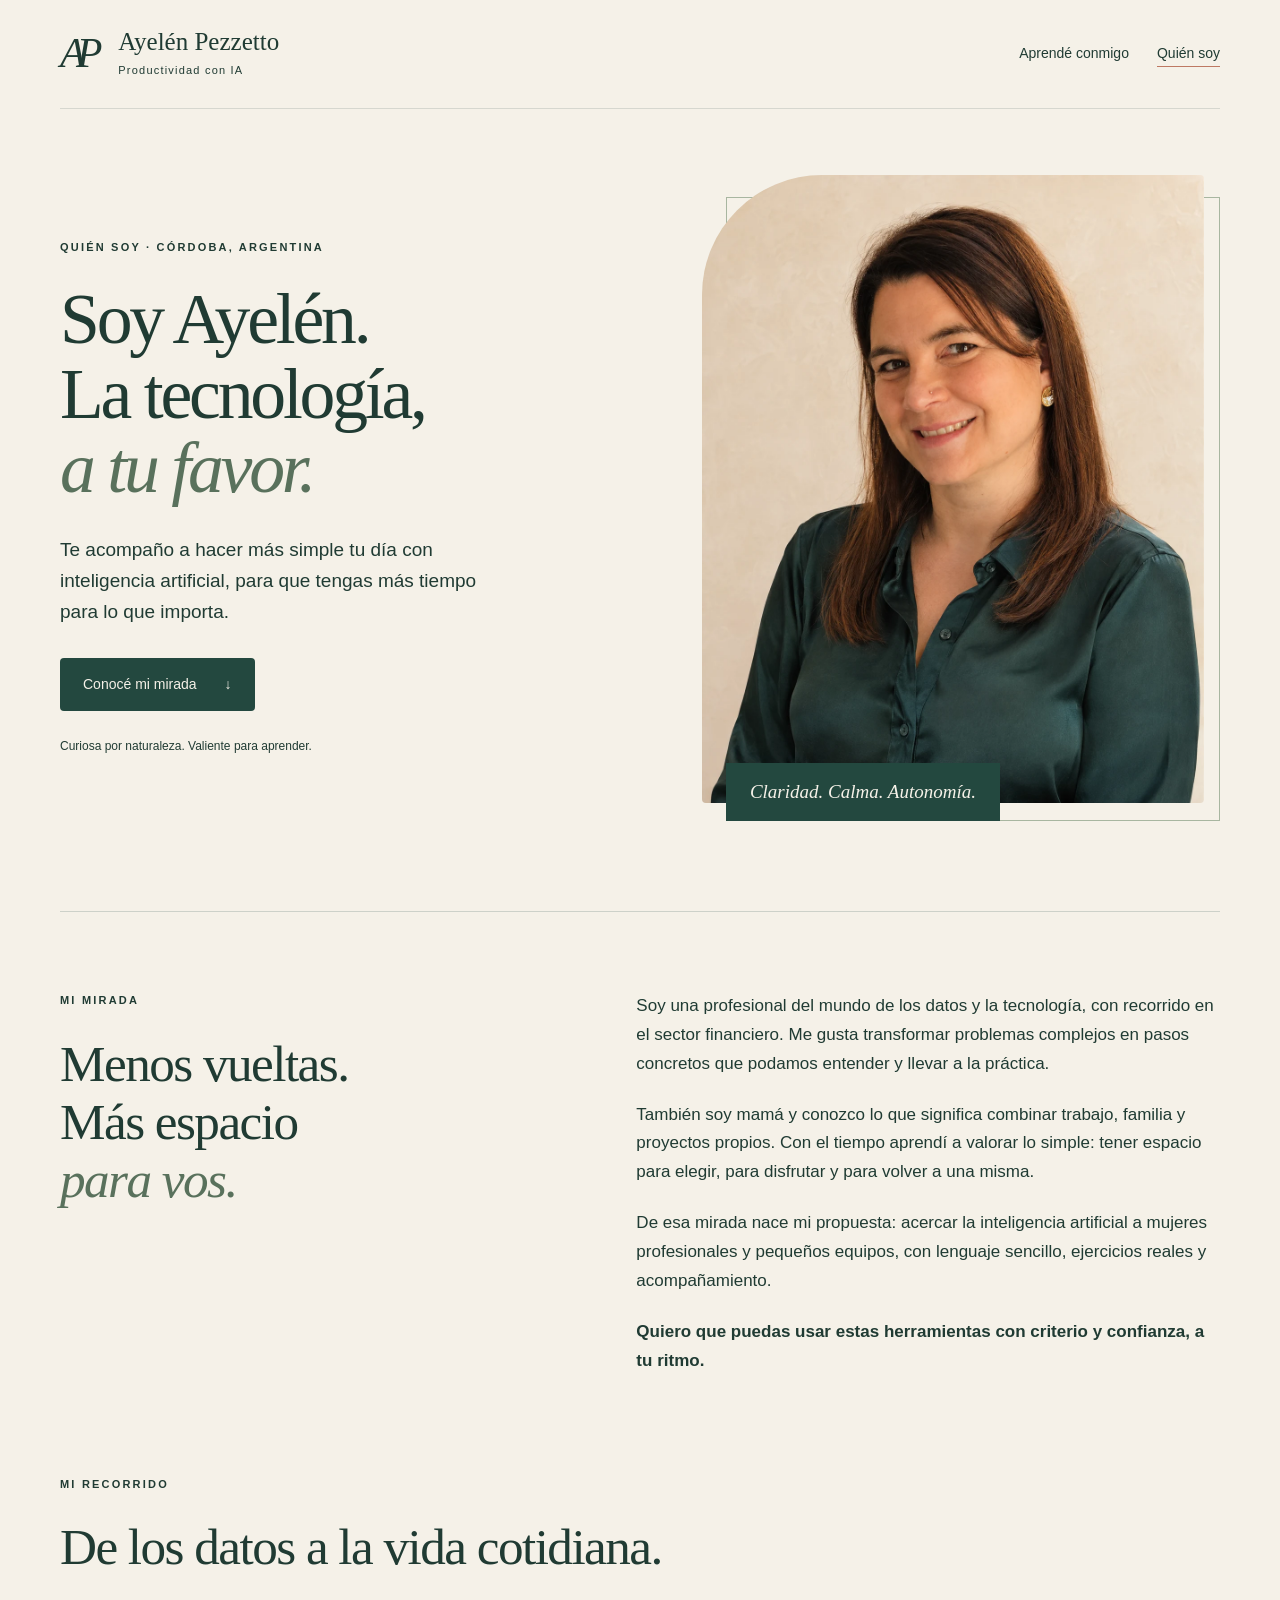
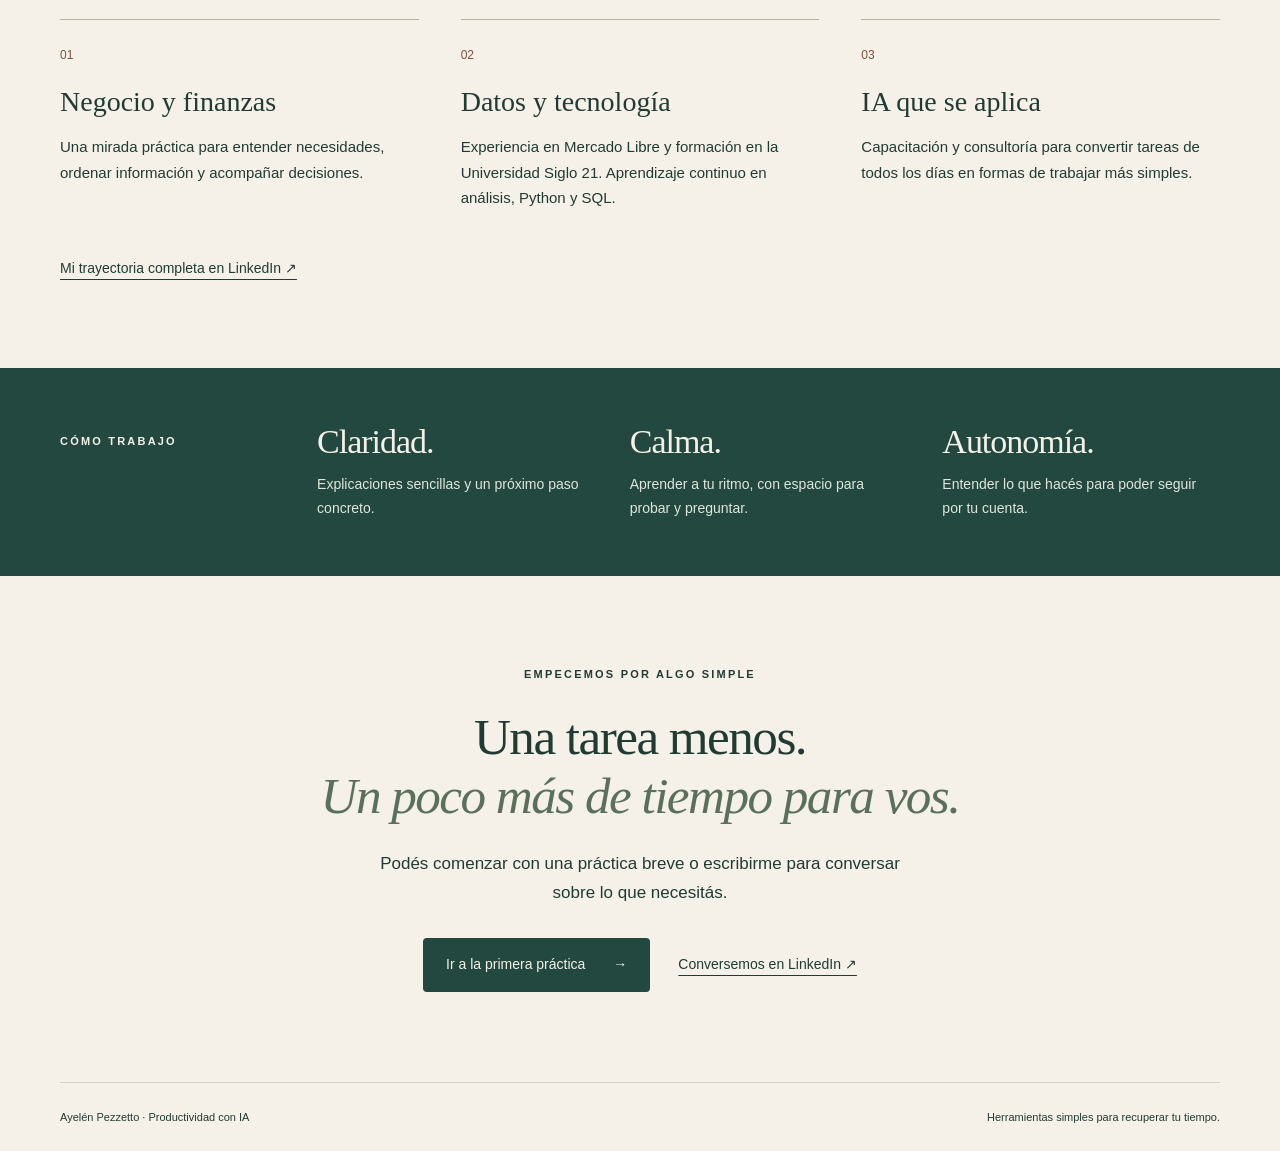
==== docs/quien-soy.html @ e35fb100 "Agregar página Quién soy con identidad visual y retrato profesional" ====
<!doctype html>
<html lang="es">
<head>
  <meta charset="utf-8">
  <meta name="viewport" content="width=device-width, initial-scale=1">
  <title>Quién soy · Ayelén Pezzetto</title>
  <meta name="description" content="Soy Ayelén Pezzetto. Acompaño a profesionales a incorporar IA con claridad, calma y autonomía para recuperar tiempo para lo que importa.">
  <meta name="theme-color" content="#23483F">
  <link rel="stylesheet" href="assets/marca.css">
</head>
<body>
<a class="skip" href="#contenido">Saltar al contenido</a>
<header class="header wrap">
  <a class="brand" href="index.html"><span class="monogram" aria-hidden="true">AP</span><span>Ayelén Pezzetto<small>Productividad con IA</small></span></a>
  <nav aria-label="Navegación principal"><a href="index.html">Aprendé conmigo</a><a href="quien-soy.html" aria-current="page">Quién soy</a></nav>
</header>
<main id="contenido">
  <section class="hero wrap" aria-labelledby="titulo">
    <div class="intro"><p class="eyebrow">QUIÉN SOY · CÓRDOBA, ARGENTINA</p>
      <h1 id="titulo">Soy Ayelén.<br>La tecnología,<br><em>a tu favor.</em></h1>
      <p class="lead">Te acompaño a hacer más simple tu día con inteligencia artificial, para que tengas más tiempo para lo que importa.</p>
      <a class="button" href="#mi-mirada">Conocé mi mirada <span aria-hidden="true">↓</span></a>
      <p class="signature">Curiosa por naturaleza. Valiente para aprender.</p>
    </div>
    <figure class="portrait"><img src="assets/ayelen-pezzetto.webp" width="1122" height="1402" alt="Ayelén Pezzetto, con camisa verde y una sonrisa, sobre un fondo marfil" fetchpriority="high"><figcaption>Claridad. Calma. Autonomía.</figcaption></figure>
  </section>
  <section class="story wrap" id="mi-mirada" aria-labelledby="mirada">
    <div><p class="eyebrow">MI MIRADA</p><h2 id="mirada">Menos vueltas.<br>Más espacio<br><em>para vos.</em></h2></div>
    <div class="prose"><p>Soy una profesional del mundo de los datos y la tecnología, con recorrido en el sector financiero. Me gusta transformar problemas complejos en pasos concretos que podamos entender y llevar a la práctica.</p>
      <p>También soy mamá y conozco lo que significa combinar trabajo, familia y proyectos propios. Con el tiempo aprendí a valorar lo simple: tener espacio para elegir, para disfrutar y para volver a una misma.</p>
      <p>De esa mirada nace mi propuesta: acercar la inteligencia artificial a mujeres profesionales y pequeños equipos, con lenguaje sencillo, ejercicios reales y acompañamiento.</p>
      <p><strong>Quiero que puedas usar estas herramientas con criterio y confianza, a tu ritmo.</strong></p>
    </div>
  </section>
  <section class="journey wrap" aria-labelledby="recorrido"><p class="eyebrow">MI RECORRIDO</p><h2 id="recorrido">De los datos a la vida cotidiana.</h2>
    <div class="columns"><article><span class="number">01</span><h3>Negocio y finanzas</h3><p>Una mirada práctica para entender necesidades, ordenar información y acompañar decisiones.</p></article><article><span class="number">02</span><h3>Datos y tecnología</h3><p>Experiencia en Mercado Libre y formación en la Universidad Siglo 21. Aprendizaje continuo en análisis, Python y SQL.</p></article><article><span class="number">03</span><h3>IA que se aplica</h3><p>Capacitación y consultoría para convertir tareas de todos los días en formas de trabajar más simples.</p></article></div>
    <a class="text-link" href="https://www.linkedin.com/in/aye-pezzetto/" target="_blank" rel="noopener noreferrer">Mi trayectoria completa en LinkedIn <span aria-hidden="true">↗</span></a>
  </section>
  <section class="values" aria-label="Mi forma de acompañarte"><div class="wrap values-inner"><p class="eyebrow">CÓMO TRABAJO</p><div><h2>Claridad.</h2><p>Explicaciones sencillas y un próximo paso concreto.</p></div><div><h2>Calma.</h2><p>Aprender a tu ritmo, con espacio para probar y preguntar.</p></div><div><h2>Autonomía.</h2><p>Entender lo que hacés para poder seguir por tu cuenta.</p></div></div></section>
  <section class="closing wrap"><p class="eyebrow">EMPECEMOS POR ALGO SIMPLE</p><h2>Una tarea menos.<br><em>Un poco más de tiempo para vos.</em></h2><p>Podés comenzar con una práctica breve o escribirme para conversar sobre lo que necesitás.</p><div class="actions"><a class="button" href="index.html">Ir a la primera práctica <span aria-hidden="true">→</span></a><a class="text-link" href="https://www.linkedin.com/in/aye-pezzetto/" target="_blank" rel="noopener noreferrer">Conversemos en LinkedIn ↗</a></div></section>
</main>
<footer class="wrap footer"><span>Ayelén Pezzetto · Productividad con IA</span><span>Herramientas simples para recuperar tu tiempo.</span></footer>
</body>
</html>
---- docs/assets/marca.css ----
:root{--bosque:#23483f;--marfil:#f5f1e8;--salvia:#a8b6a0;--arcilla:#be7963;--ink:#203b33}*{box-sizing:border-box}html{scroll-behavior:smooth;scroll-padding-top:25px}body{margin:0;background:var(--marfil);color:var(--ink);font:17px/1.7 Arial,Helvetica,sans-serif}.wrap{width:min(1160px,calc(100% - 64px));margin-inline:auto}a{color:inherit;text-underline-offset:6px}a:focus-visible{outline:3px solid var(--arcilla);outline-offset:6px}.skip{position:absolute;top:-90px;left:20px;background:var(--bosque);color:white;padding:12px;z-index:5}.skip:focus{top:10px}.header{display:flex;align-items:center;justify-content:space-between;gap:24px;padding-block:28px;border-bottom:1px solid #23483f26}.brand{display:flex;align-items:center;gap:15px;text-decoration:none;font:25px/1.1 Georgia,serif}.brand small{display:block;font:11px/1.8 Arial,sans-serif;letter-spacing:.11em;margin-top:5px}.monogram{font:italic 42px/.9 Georgia,serif;letter-spacing:-9px;padding-right:10px}nav{display:flex;gap:28px;font-size:14px}nav a{text-decoration:none}nav a[aria-current]{border-bottom:1px solid var(--arcilla)}.hero{display:grid;grid-template-columns:1.1fr 1fr;align-items:center;gap:72px;padding-block:66px 90px}.eyebrow{font-size:11px;font-weight:700;letter-spacing:.2em;line-height:1.6;margin:0 0 25px}h1,h2,h3{font-family:Georgia,'Times New Roman',serif;font-weight:400}h1{font-size:clamp(48px,5.6vw,77px);line-height:1.04;letter-spacing:-.045em;margin:0 0 28px}em{font-weight:400}h1 em,h2 em{color:#59715c}.lead{font-size:19px;line-height:1.65;max-width:445px;margin-bottom:30px}.button{display:inline-flex;align-items:center;justify-content:space-between;gap:28px;background:var(--bosque);color:var(--marfil);padding:15px 23px;text-decoration:none;border-radius:4px;font-size:14px}.button:hover{background:#16382f}.signature{font-size:12px;margin:25px 0 0}.portrait{margin:0;position:relative;padding:0 16px 18px 0}.portrait:after{content:'';position:absolute;inset:22px 0 0 24px;border:1px solid var(--salvia);z-index:-1}.portrait img{display:block;width:100%;height:auto;aspect-ratio:4/5;object-fit:cover;border-radius:120px 4px 4px 4px}.portrait figcaption{position:absolute;bottom:0;left:24px;background:var(--bosque);color:var(--marfil);font:italic 19px Georgia,serif;padding:18px 24px}.story{border-top:1px solid #23483f30;padding-block:80px;display:grid;grid-template-columns:1fr 1.2fr;gap:90px}h2{font-size:clamp(36px,4vw,52px);line-height:1.14;letter-spacing:-.03em;margin:0 0 25px}.prose p{margin:0 0 22px}.prose p:last-child{margin:0}.journey{padding-block:20px 85px}.columns{display:grid;grid-template-columns:repeat(3,1fr);gap:42px;margin:42px 0 28px}.columns article{border-top:1px solid var(--salvia);padding-top:20px}.number{font-size:12px;color:#79503f}h3{font-size:28px;line-height:1.2;margin:16px 0}.columns p{font-size:15px}.text-link{font-size:14px}.values{background:var(--bosque);color:var(--marfil)}.values-inner{padding-block:55px;display:grid;grid-template-columns:.8fr 1fr 1fr 1fr;gap:35px}.values .eyebrow{padding-top:10px}.values h2{font-size:34px;margin-bottom:12px}.values p:not(.eyebrow){font-size:14px;color:#e0e6dc;margin:0}.closing{text-align:center;padding-block:90px}.closing p:not(.eyebrow){max-width:560px;margin:0 auto 30px}.actions{display:flex;align-items:center;justify-content:center;gap:28px}.footer{border-top:1px solid #23483f30;padding-block:25px;display:flex;justify-content:space-between;gap:20px;font-size:11px}@media(max-width:800px){.wrap{width:calc(100% - 40px)}.header{align-items:flex-start}.brand{font-size:20px}nav{gap:12px;font-size:12px;flex-wrap:wrap;justify-content:flex-end}.hero{gap:32px;padding-block:45px}.hero h1{font-size:49px}.story{gap:35px}.values-inner{grid-template-columns:1fr 1fr}.values .eyebrow{grid-column:1/-1}.columns{gap:20px}}@media(max-width:580px){.header{flex-direction:column;gap:22px}.hero,.story{grid-template-columns:1fr}.hero{padding-bottom:55px;gap:38px}.hero h1{font-size:58px}.portrait{max-width:420px}.story{padding-block:50px;gap:15px}.columns{grid-template-columns:1fr;gap:20px}.journey{padding-block:15px 55px}.values-inner{grid-template-columns:1fr;gap:25px}.values .eyebrow{margin-bottom:0}.closing{padding-block:55px}.actions,.footer{flex-direction:column}.actions{gap:22px}}@media(prefers-reduced-motion:reduce){html{scroll-behavior:auto}}
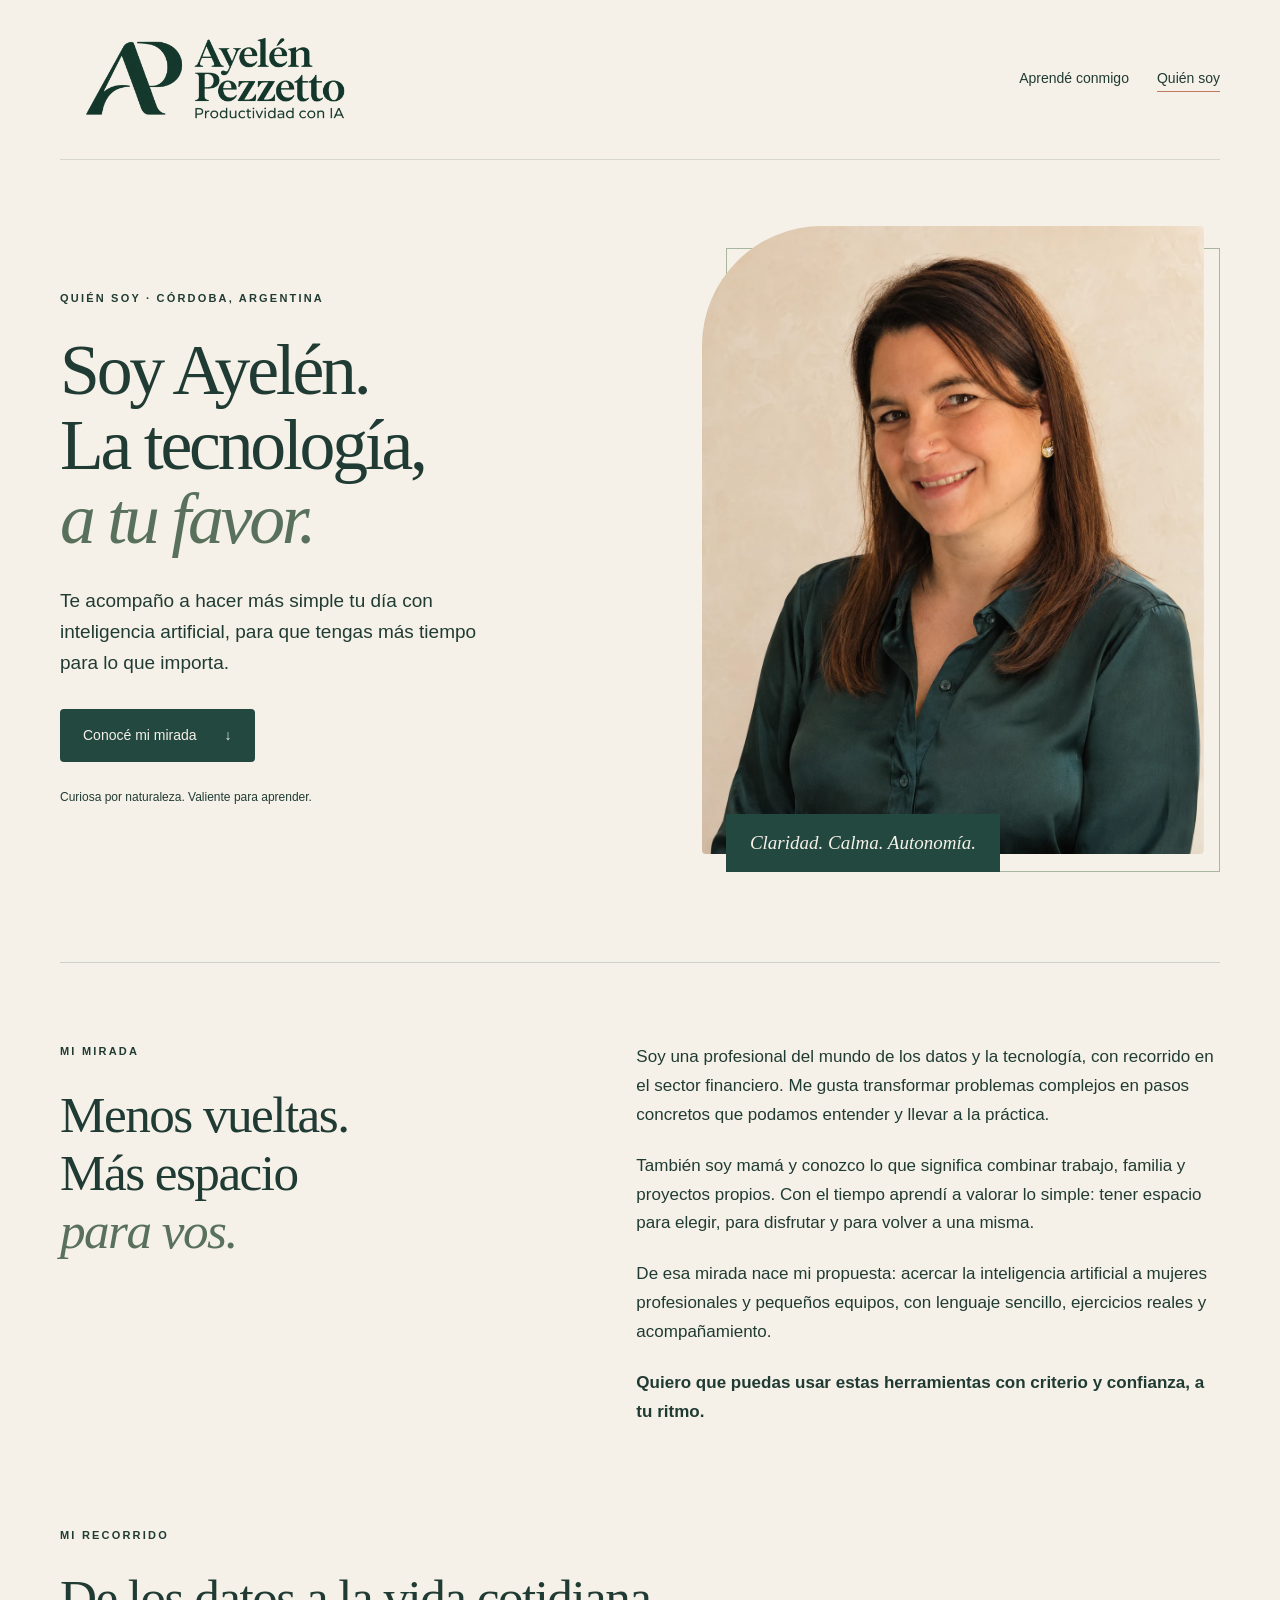
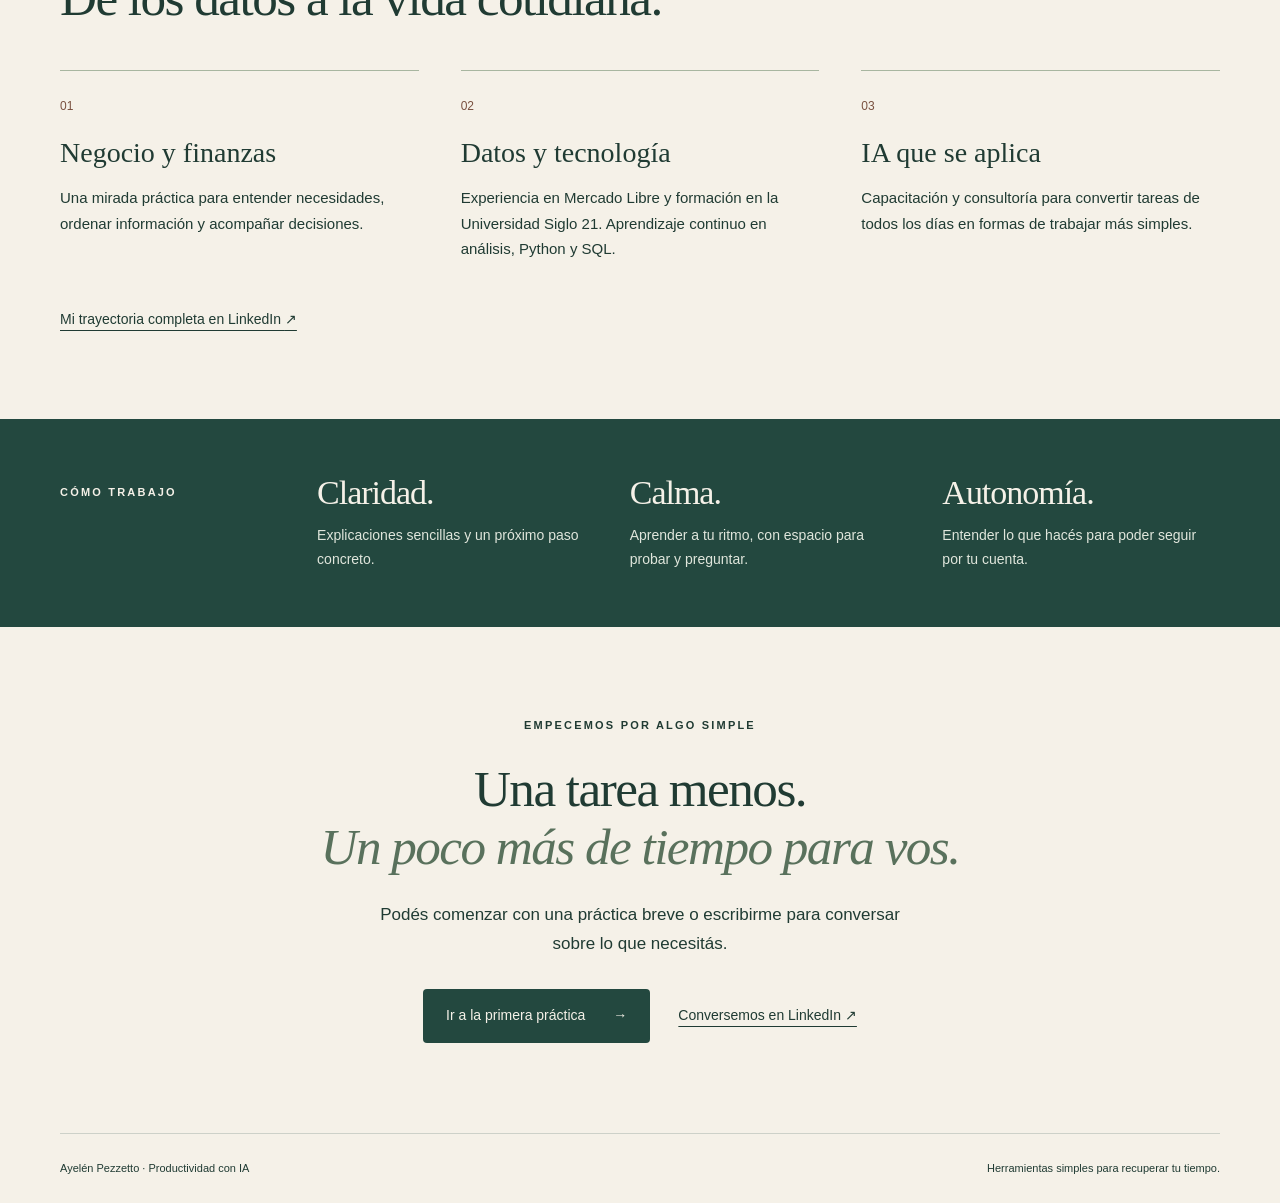
==== commit c9749809: "Incorporar isologotipo de marca en Quién soy" ====
--- a/docs/quien-soy.html
+++ b/docs/quien-soy.html
@@ -11,7 +11,7 @@
 <body>
 <a class="skip" href="#contenido">Saltar al contenido</a>
 <header class="header wrap">
-  <a class="brand" href="index.html"><span class="monogram" aria-hidden="true">AP</span><span>Ayelén Pezzetto<small>Productividad con IA</small></span></a>
+  <a class="brand" href="index.html"><img class="brand-logo" src="assets/isologotipo.webp" width="2172" height="724" alt="Ayelén Pezzetto · Productividad con IA"></a>
   <nav aria-label="Navegación principal"><a href="index.html">Aprendé conmigo</a><a href="quien-soy.html" aria-current="page">Quién soy</a></nav>
 </header>
 <main id="contenido">
--- a/docs/assets/marca.css
+++ b/docs/assets/marca.css
@@ -1 +1,3 @@
 :root{--bosque:#23483f;--marfil:#f5f1e8;--salvia:#a8b6a0;--arcilla:#be7963;--ink:#203b33}*{box-sizing:border-box}html{scroll-behavior:smooth;scroll-padding-top:25px}body{margin:0;background:var(--marfil);color:var(--ink);font:17px/1.7 Arial,Helvetica,sans-serif}.wrap{width:min(1160px,calc(100% - 64px));margin-inline:auto}a{color:inherit;text-underline-offset:6px}a:focus-visible{outline:3px solid var(--arcilla);outline-offset:6px}.skip{position:absolute;top:-90px;left:20px;background:var(--bosque);color:white;padding:12px;z-index:5}.skip:focus{top:10px}.header{display:flex;align-items:center;justify-content:space-between;gap:24px;padding-block:28px;border-bottom:1px solid #23483f26}.brand{display:flex;align-items:center;gap:15px;text-decoration:none;font:25px/1.1 Georgia,serif}.brand small{display:block;font:11px/1.8 Arial,sans-serif;letter-spacing:.11em;margin-top:5px}.monogram{font:italic 42px/.9 Georgia,serif;letter-spacing:-9px;padding-right:10px}nav{display:flex;gap:28px;font-size:14px}nav a{text-decoration:none}nav a[aria-current]{border-bottom:1px solid var(--arcilla)}.hero{display:grid;grid-template-columns:1.1fr 1fr;align-items:center;gap:72px;padding-block:66px 90px}.eyebrow{font-size:11px;font-weight:700;letter-spacing:.2em;line-height:1.6;margin:0 0 25px}h1,h2,h3{font-family:Georgia,'Times New Roman',serif;font-weight:400}h1{font-size:clamp(48px,5.6vw,77px);line-height:1.04;letter-spacing:-.045em;margin:0 0 28px}em{font-weight:400}h1 em,h2 em{color:#59715c}.lead{font-size:19px;line-height:1.65;max-width:445px;margin-bottom:30px}.button{display:inline-flex;align-items:center;justify-content:space-between;gap:28px;background:var(--bosque);color:var(--marfil);padding:15px 23px;text-decoration:none;border-radius:4px;font-size:14px}.button:hover{background:#16382f}.signature{font-size:12px;margin:25px 0 0}.portrait{margin:0;position:relative;padding:0 16px 18px 0}.portrait:after{content:'';position:absolute;inset:22px 0 0 24px;border:1px solid var(--salvia);z-index:-1}.portrait img{display:block;width:100%;height:auto;aspect-ratio:4/5;object-fit:cover;border-radius:120px 4px 4px 4px}.portrait figcaption{position:absolute;bottom:0;left:24px;background:var(--bosque);color:var(--marfil);font:italic 19px Georgia,serif;padding:18px 24px}.story{border-top:1px solid #23483f30;padding-block:80px;display:grid;grid-template-columns:1fr 1.2fr;gap:90px}h2{font-size:clamp(36px,4vw,52px);line-height:1.14;letter-spacing:-.03em;margin:0 0 25px}.prose p{margin:0 0 22px}.prose p:last-child{margin:0}.journey{padding-block:20px 85px}.columns{display:grid;grid-template-columns:repeat(3,1fr);gap:42px;margin:42px 0 28px}.columns article{border-top:1px solid var(--salvia);padding-top:20px}.number{font-size:12px;color:#79503f}h3{font-size:28px;line-height:1.2;margin:16px 0}.columns p{font-size:15px}.text-link{font-size:14px}.values{background:var(--bosque);color:var(--marfil)}.values-inner{padding-block:55px;display:grid;grid-template-columns:.8fr 1fr 1fr 1fr;gap:35px}.values .eyebrow{padding-top:10px}.values h2{font-size:34px;margin-bottom:12px}.values p:not(.eyebrow){font-size:14px;color:#e0e6dc;margin:0}.closing{text-align:center;padding-block:90px}.closing p:not(.eyebrow){max-width:560px;margin:0 auto 30px}.actions{display:flex;align-items:center;justify-content:center;gap:28px}.footer{border-top:1px solid #23483f30;padding-block:25px;display:flex;justify-content:space-between;gap:20px;font-size:11px}@media(max-width:800px){.wrap{width:calc(100% - 40px)}.header{align-items:flex-start}.brand{font-size:20px}nav{gap:12px;font-size:12px;flex-wrap:wrap;justify-content:flex-end}.hero{gap:32px;padding-block:45px}.hero h1{font-size:49px}.story{gap:35px}.values-inner{grid-template-columns:1fr 1fr}.values .eyebrow{grid-column:1/-1}.columns{gap:20px}}@media(max-width:580px){.header{flex-direction:column;gap:22px}.hero,.story{grid-template-columns:1fr}.hero{padding-bottom:55px;gap:38px}.hero h1{font-size:58px}.portrait{max-width:420px}.story{padding-block:50px;gap:15px}.columns{grid-template-columns:1fr;gap:20px}.journey{padding-block:15px 55px}.values-inner{grid-template-columns:1fr;gap:25px}.values .eyebrow{margin-bottom:0}.closing{padding-block:55px}.actions,.footer{flex-direction:column}.actions{gap:22px}}@media(prefers-reduced-motion:reduce){html{scroll-behavior:auto}}
+
+.brand-logo{display:block;width:310px;max-width:100%;height:auto}.brand{max-width:100%}@media(max-width:580px){.brand-logo{width:270px}}
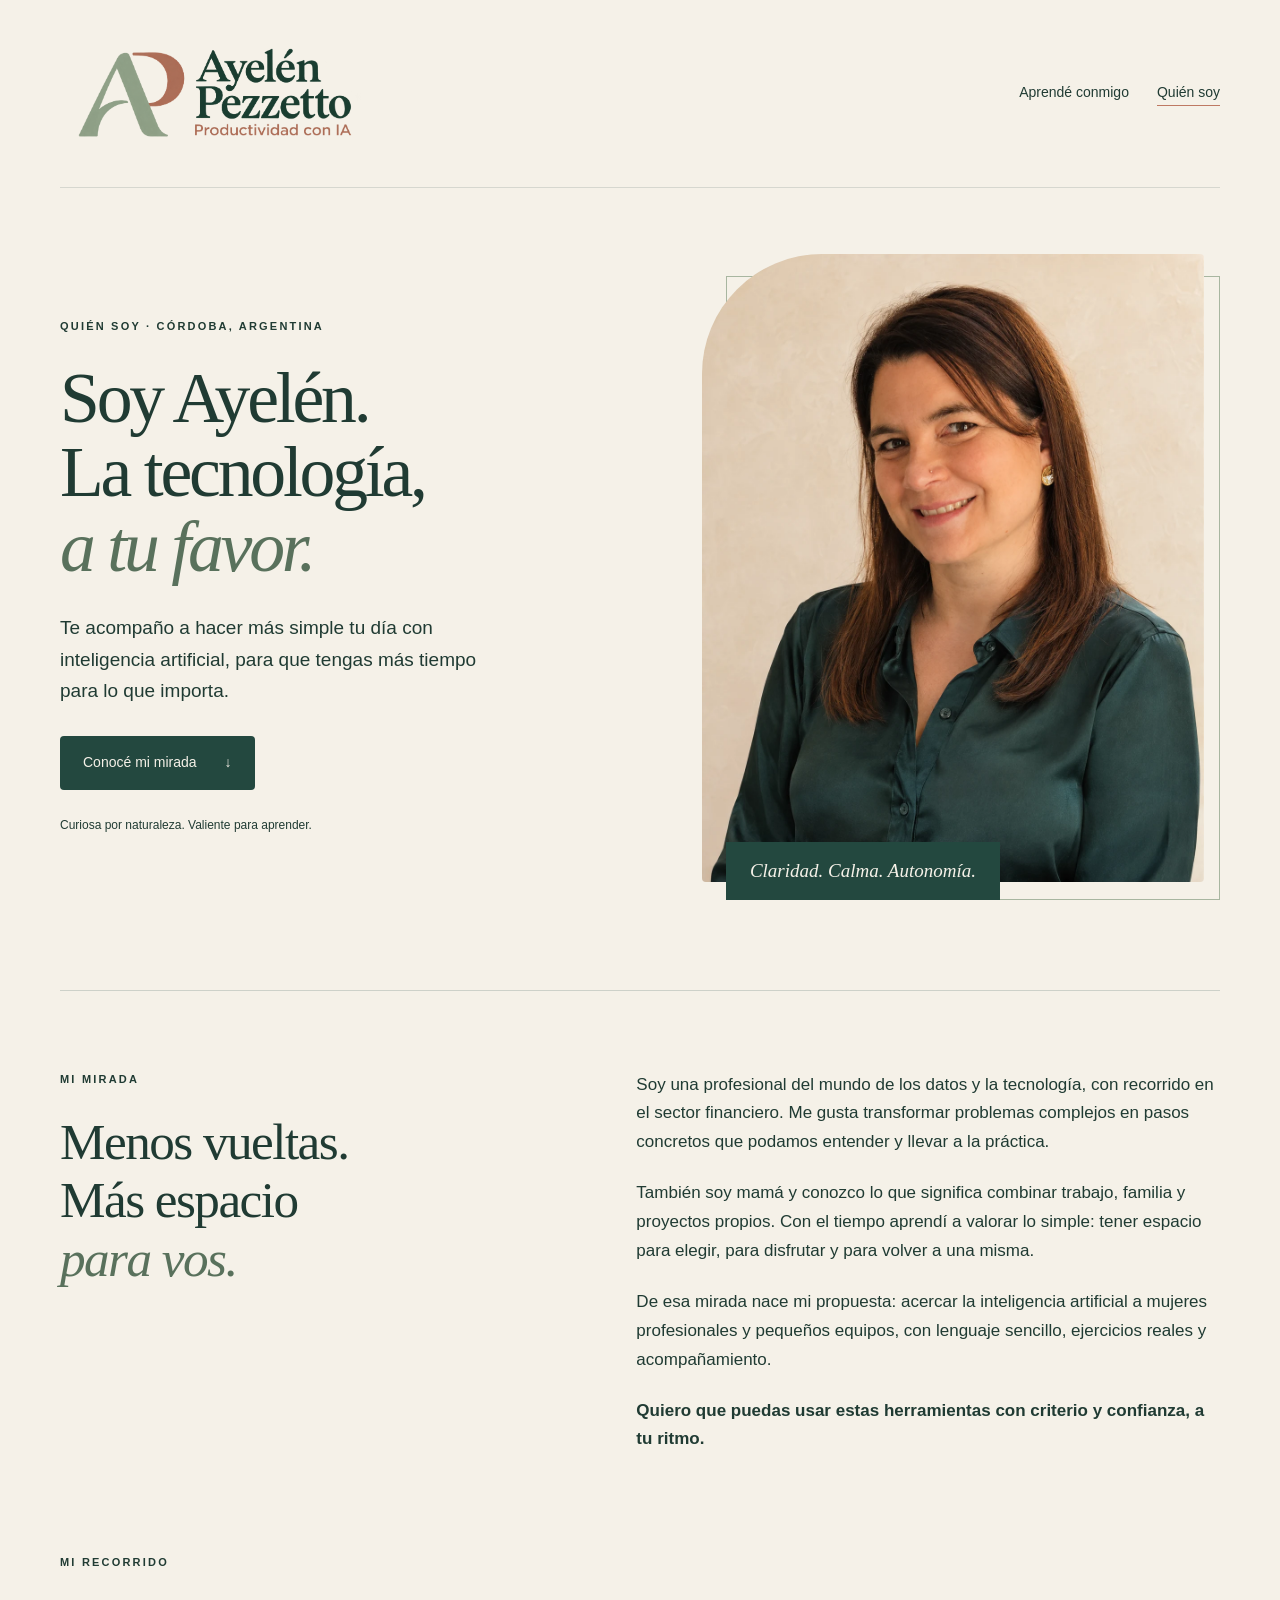
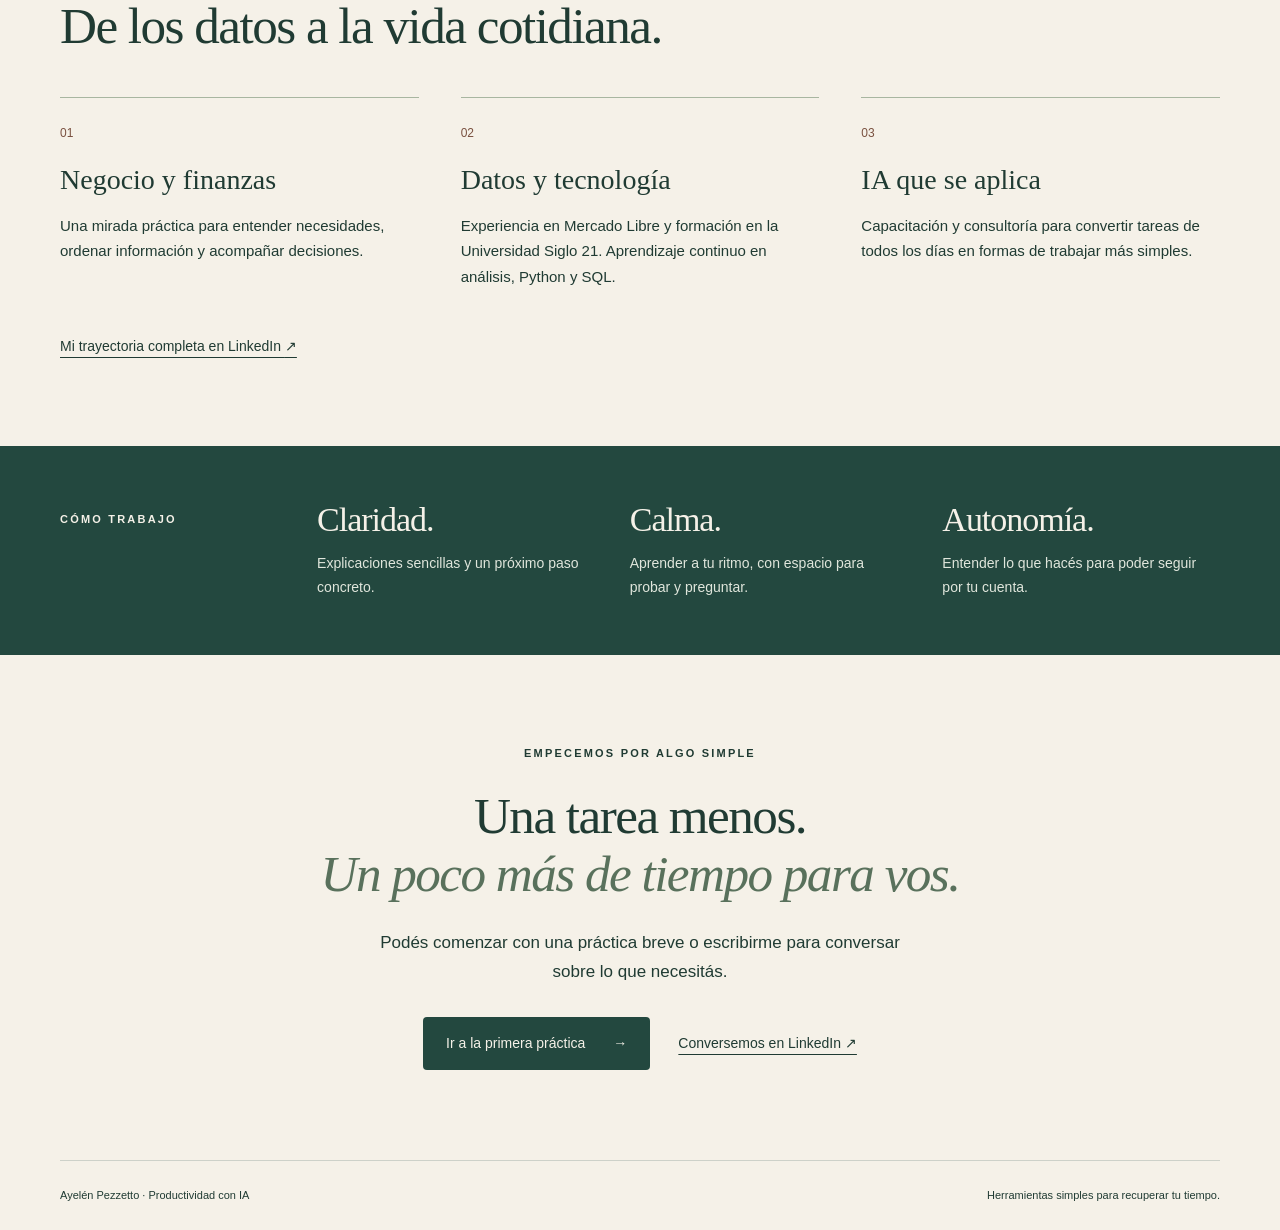
==== commit e24958df: "Aplicar variante salvia y arcilla al isologotipo" ====
--- a/docs/quien-soy.html
+++ b/docs/quien-soy.html
@@ -11,7 +11,7 @@
 <body>
 <a class="skip" href="#contenido">Saltar al contenido</a>
 <header class="header wrap">
-  <a class="brand" href="index.html"><img class="brand-logo" src="assets/isologotipo.webp" width="2172" height="724" alt="Ayelén Pezzetto · Productividad con IA"></a>
+  <a class="brand" href="index.html"><img class="brand-logo" src="assets/isologotipo-color.png" width="1930" height="815" alt="Ayelén Pezzetto · Productividad con IA"></a>
   <nav aria-label="Navegación principal"><a href="index.html">Aprendé conmigo</a><a href="quien-soy.html" aria-current="page">Quién soy</a></nav>
 </header>
 <main id="contenido">
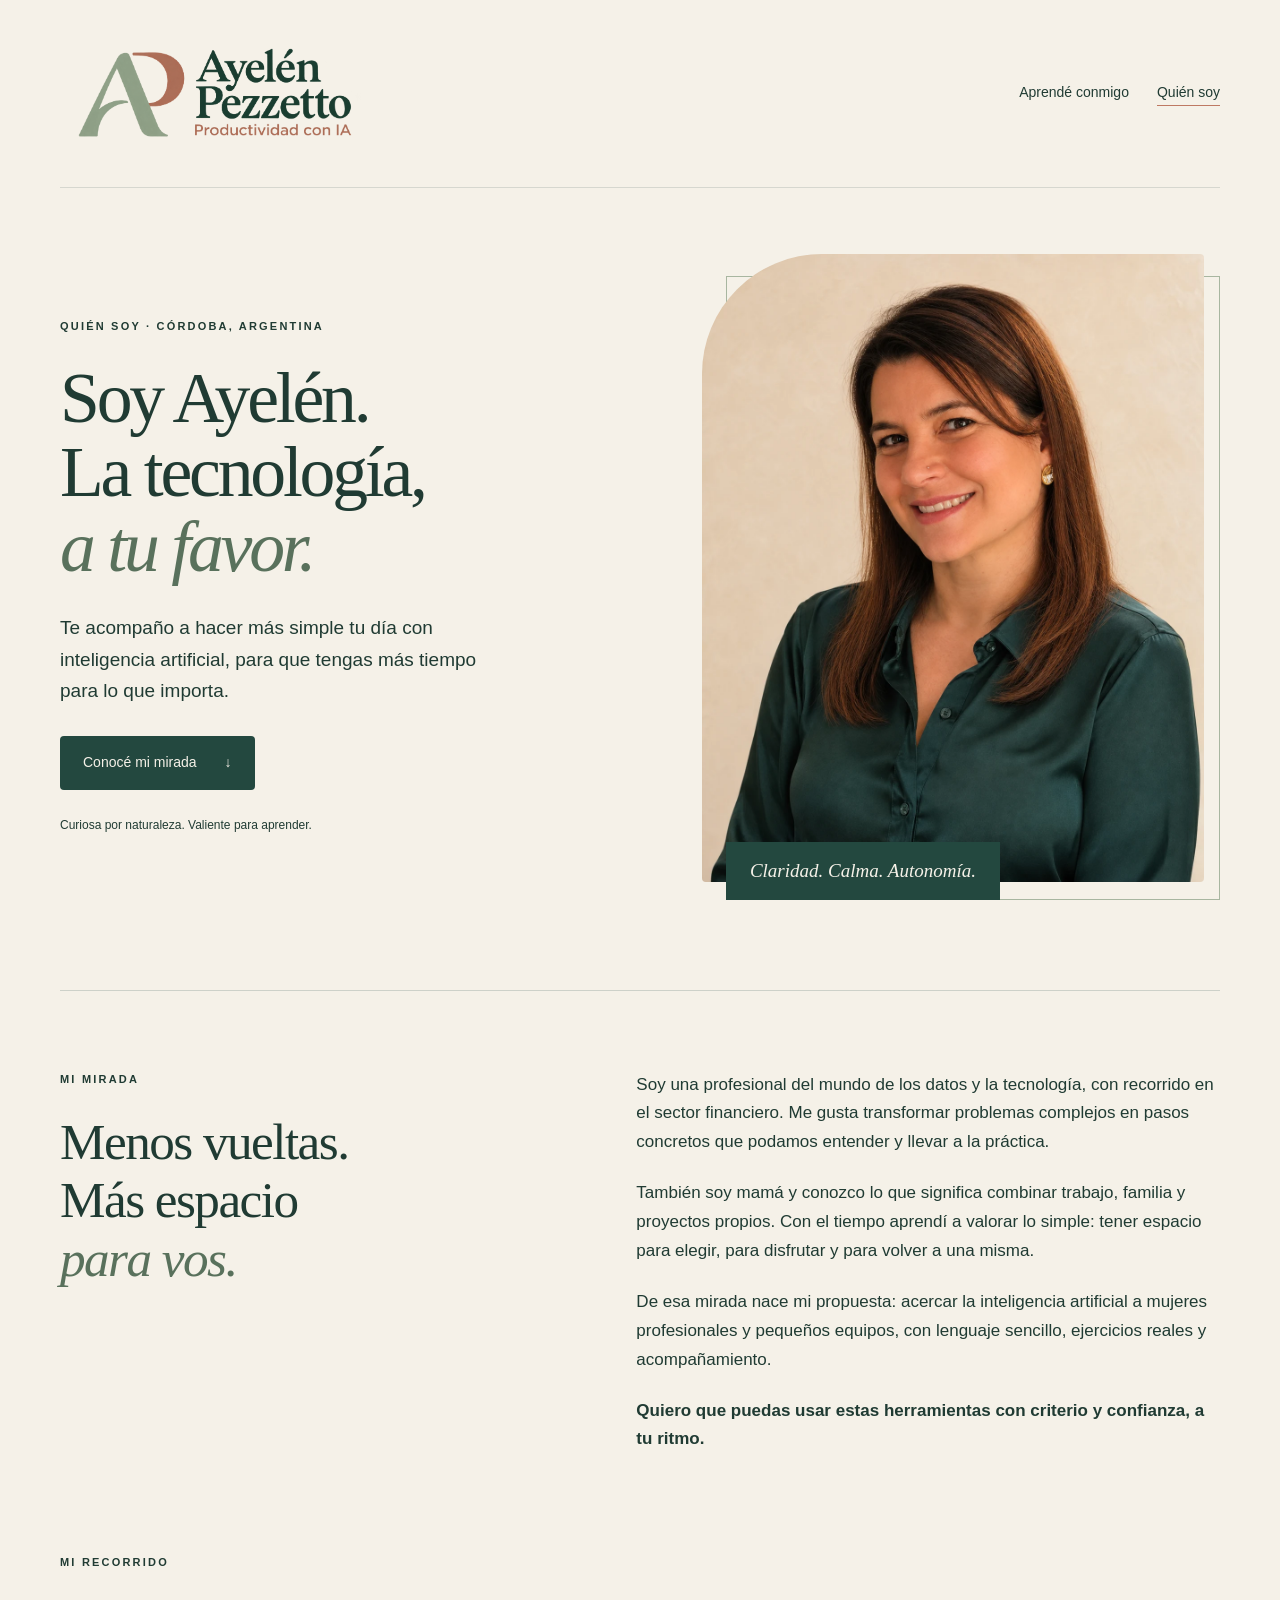
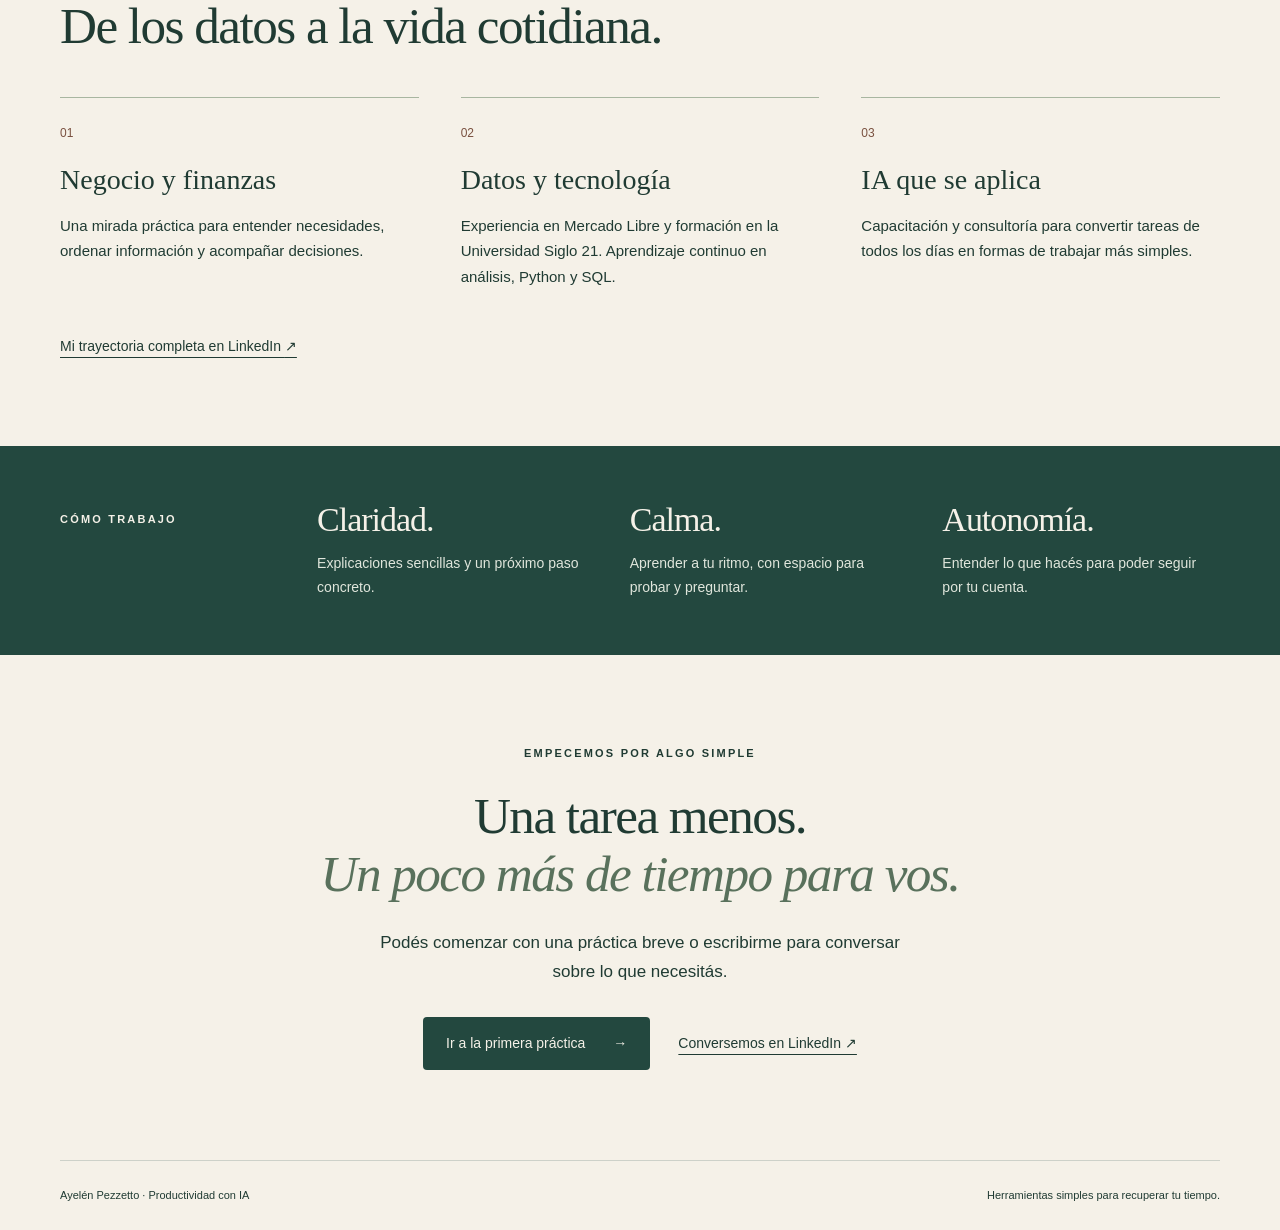
==== commit d7c99258: "Actualizar retrato profesional con rostro de referencia" ====
--- a/docs/quien-soy.html
+++ b/docs/quien-soy.html
@@ -22,7 +22,7 @@
       <a class="button" href="#mi-mirada">Conocé mi mirada <span aria-hidden="true">↓</span></a>
       <p class="signature">Curiosa por naturaleza. Valiente para aprender.</p>
     </div>
-    <figure class="portrait"><img src="assets/ayelen-pezzetto.webp" width="1122" height="1402" alt="Ayelén Pezzetto, con camisa verde y una sonrisa, sobre un fondo marfil" fetchpriority="high"><figcaption>Claridad. Calma. Autonomía.</figcaption></figure>
+    <figure class="portrait"><img src="assets/ayelen-pezzetto-retrato-v2.webp" width="1122" height="1402" alt="Ayelén Pezzetto, con camisa verde y una sonrisa, sobre un fondo marfil" fetchpriority="high"><figcaption>Claridad. Calma. Autonomía.</figcaption></figure>
   </section>
   <section class="story wrap" id="mi-mirada" aria-labelledby="mirada">
     <div><p class="eyebrow">MI MIRADA</p><h2 id="mirada">Menos vueltas.<br>Más espacio<br><em>para vos.</em></h2></div>
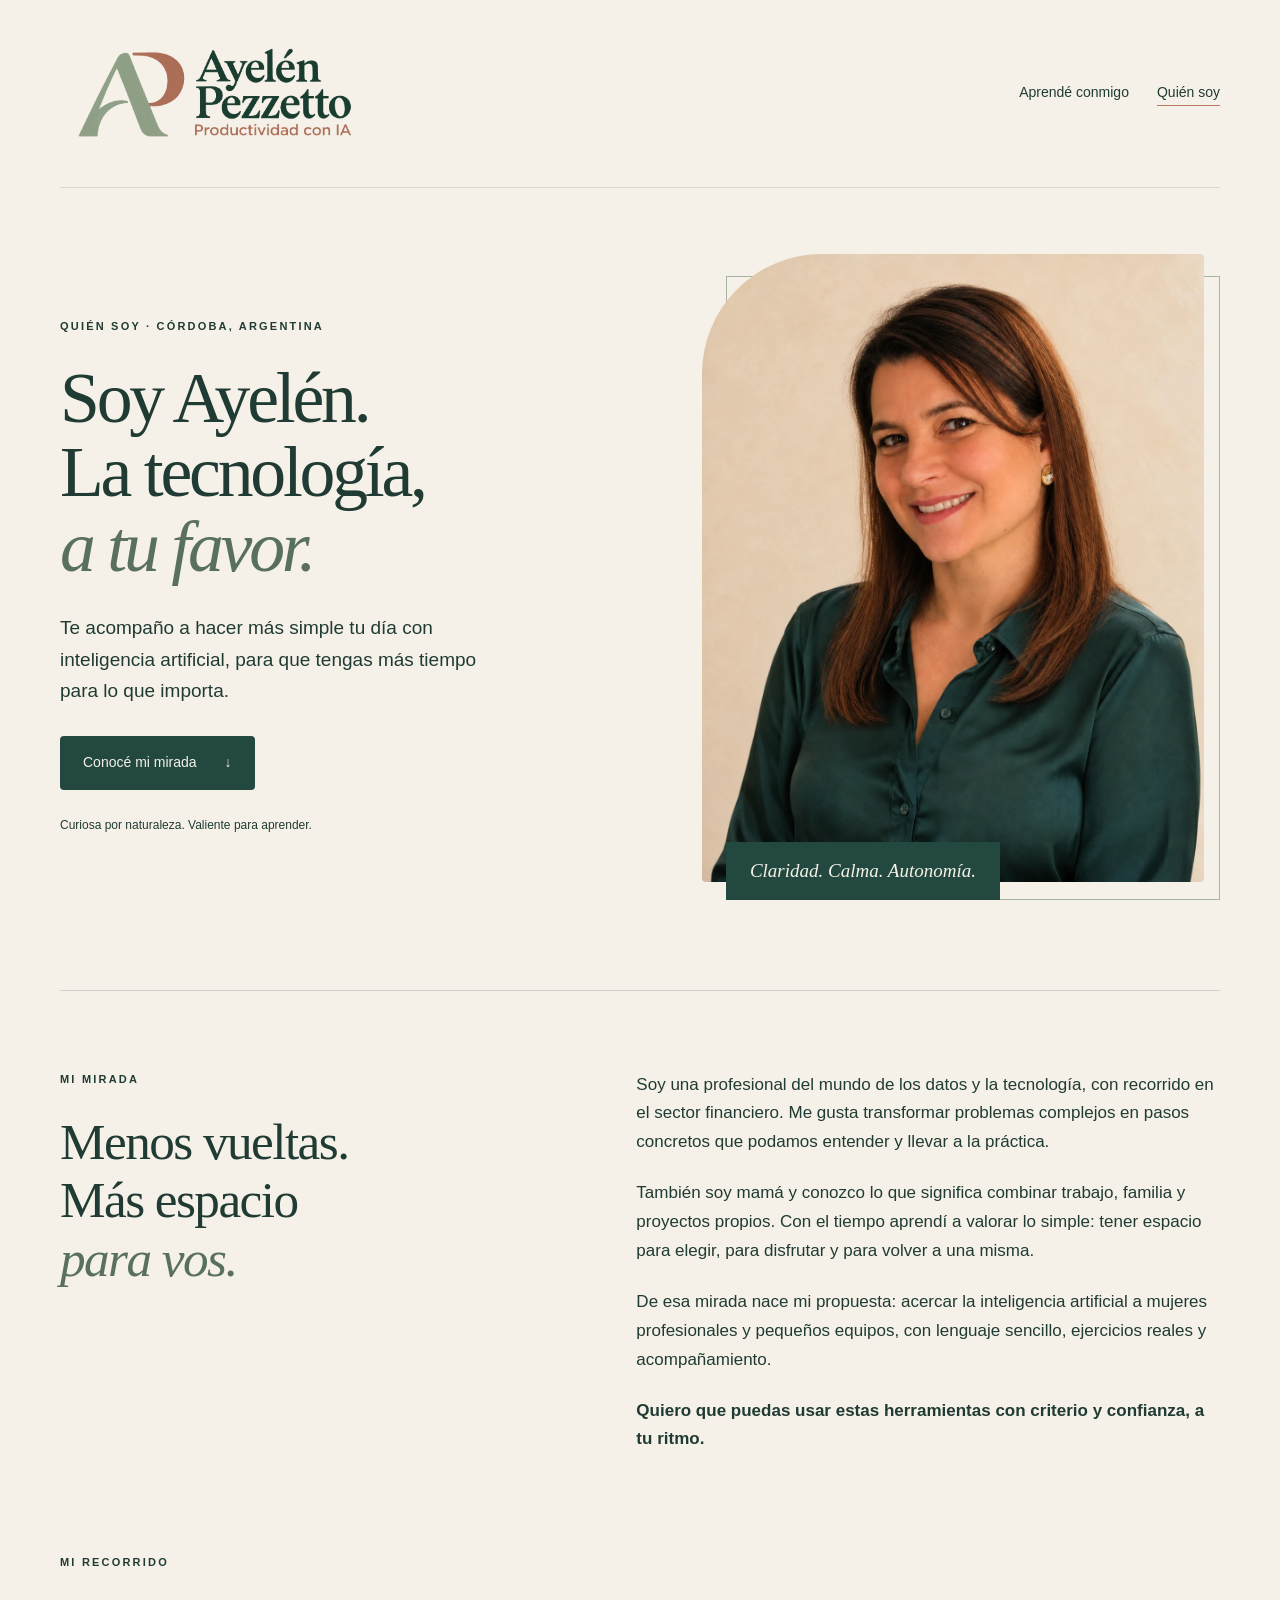
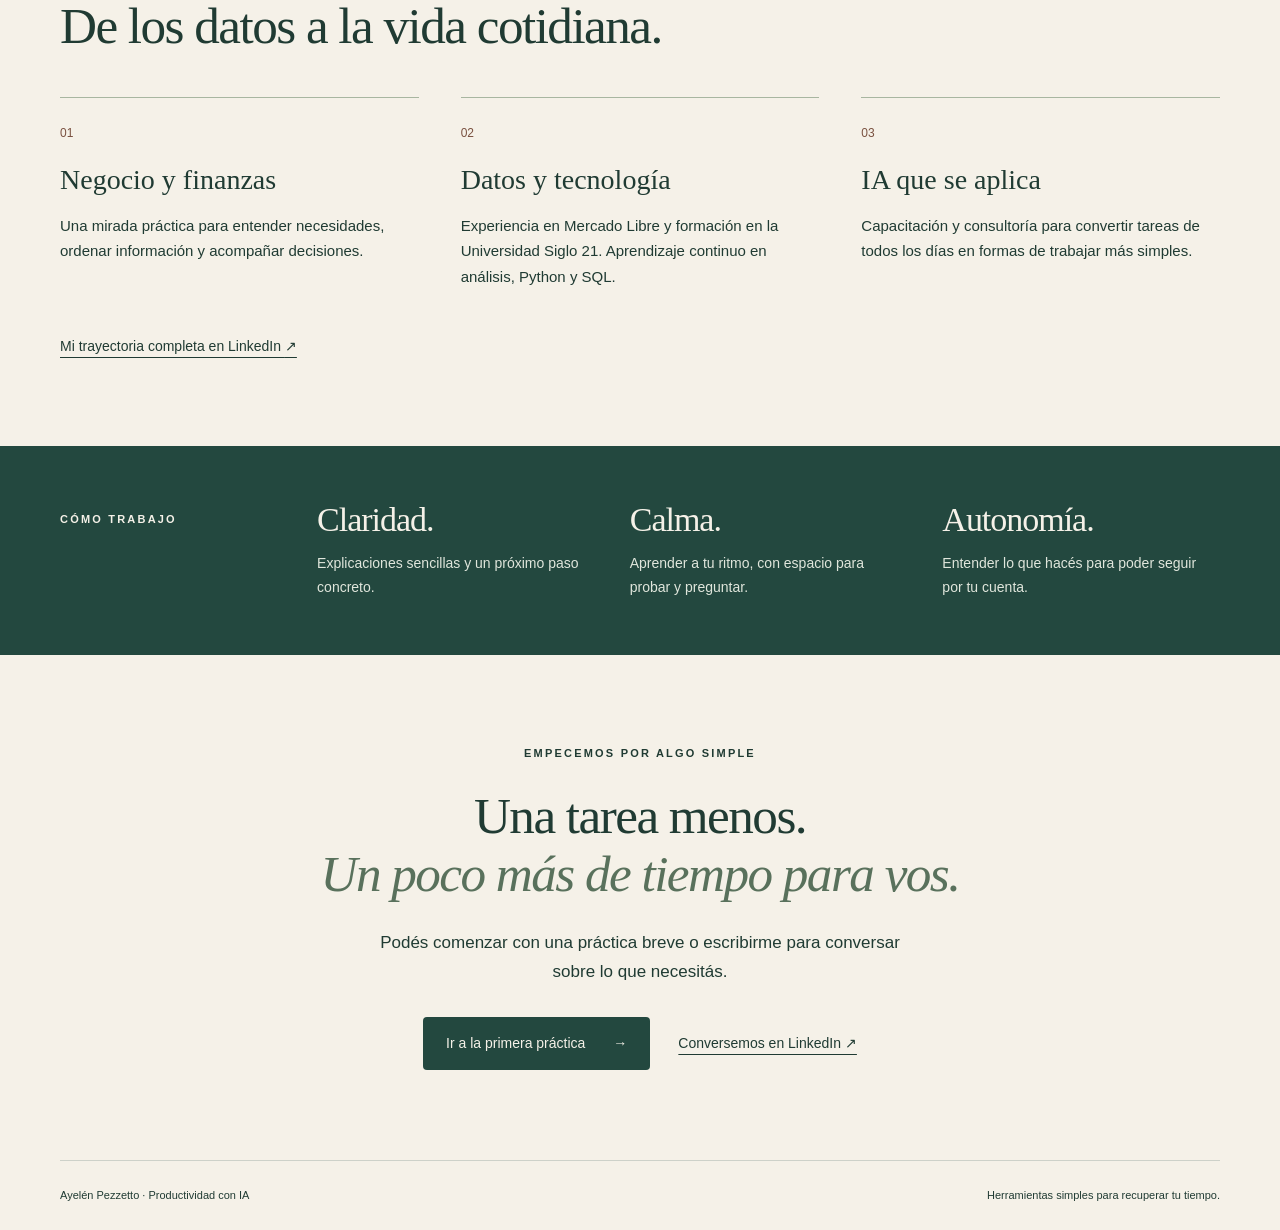
==== commit faed0878: "Retocar pequeño punto en la nariz del retrato" ====
--- a/docs/quien-soy.html
+++ b/docs/quien-soy.html
@@ -22,7 +22,7 @@
       <a class="button" href="#mi-mirada">Conocé mi mirada <span aria-hidden="true">↓</span></a>
       <p class="signature">Curiosa por naturaleza. Valiente para aprender.</p>
     </div>
-    <figure class="portrait"><img src="assets/ayelen-pezzetto-retrato-v2.webp" width="1122" height="1402" alt="Ayelén Pezzetto, con camisa verde y una sonrisa, sobre un fondo marfil" fetchpriority="high"><figcaption>Claridad. Calma. Autonomía.</figcaption></figure>
+    <figure class="portrait"><img src="assets/ayelen-pezzetto-retrato-v3.webp" width="1122" height="1402" alt="Ayelén Pezzetto, con camisa verde y una sonrisa, sobre un fondo marfil" fetchpriority="high"><figcaption>Claridad. Calma. Autonomía.</figcaption></figure>
   </section>
   <section class="story wrap" id="mi-mirada" aria-labelledby="mirada">
     <div><p class="eyebrow">MI MIRADA</p><h2 id="mirada">Menos vueltas.<br>Más espacio<br><em>para vos.</em></h2></div>
